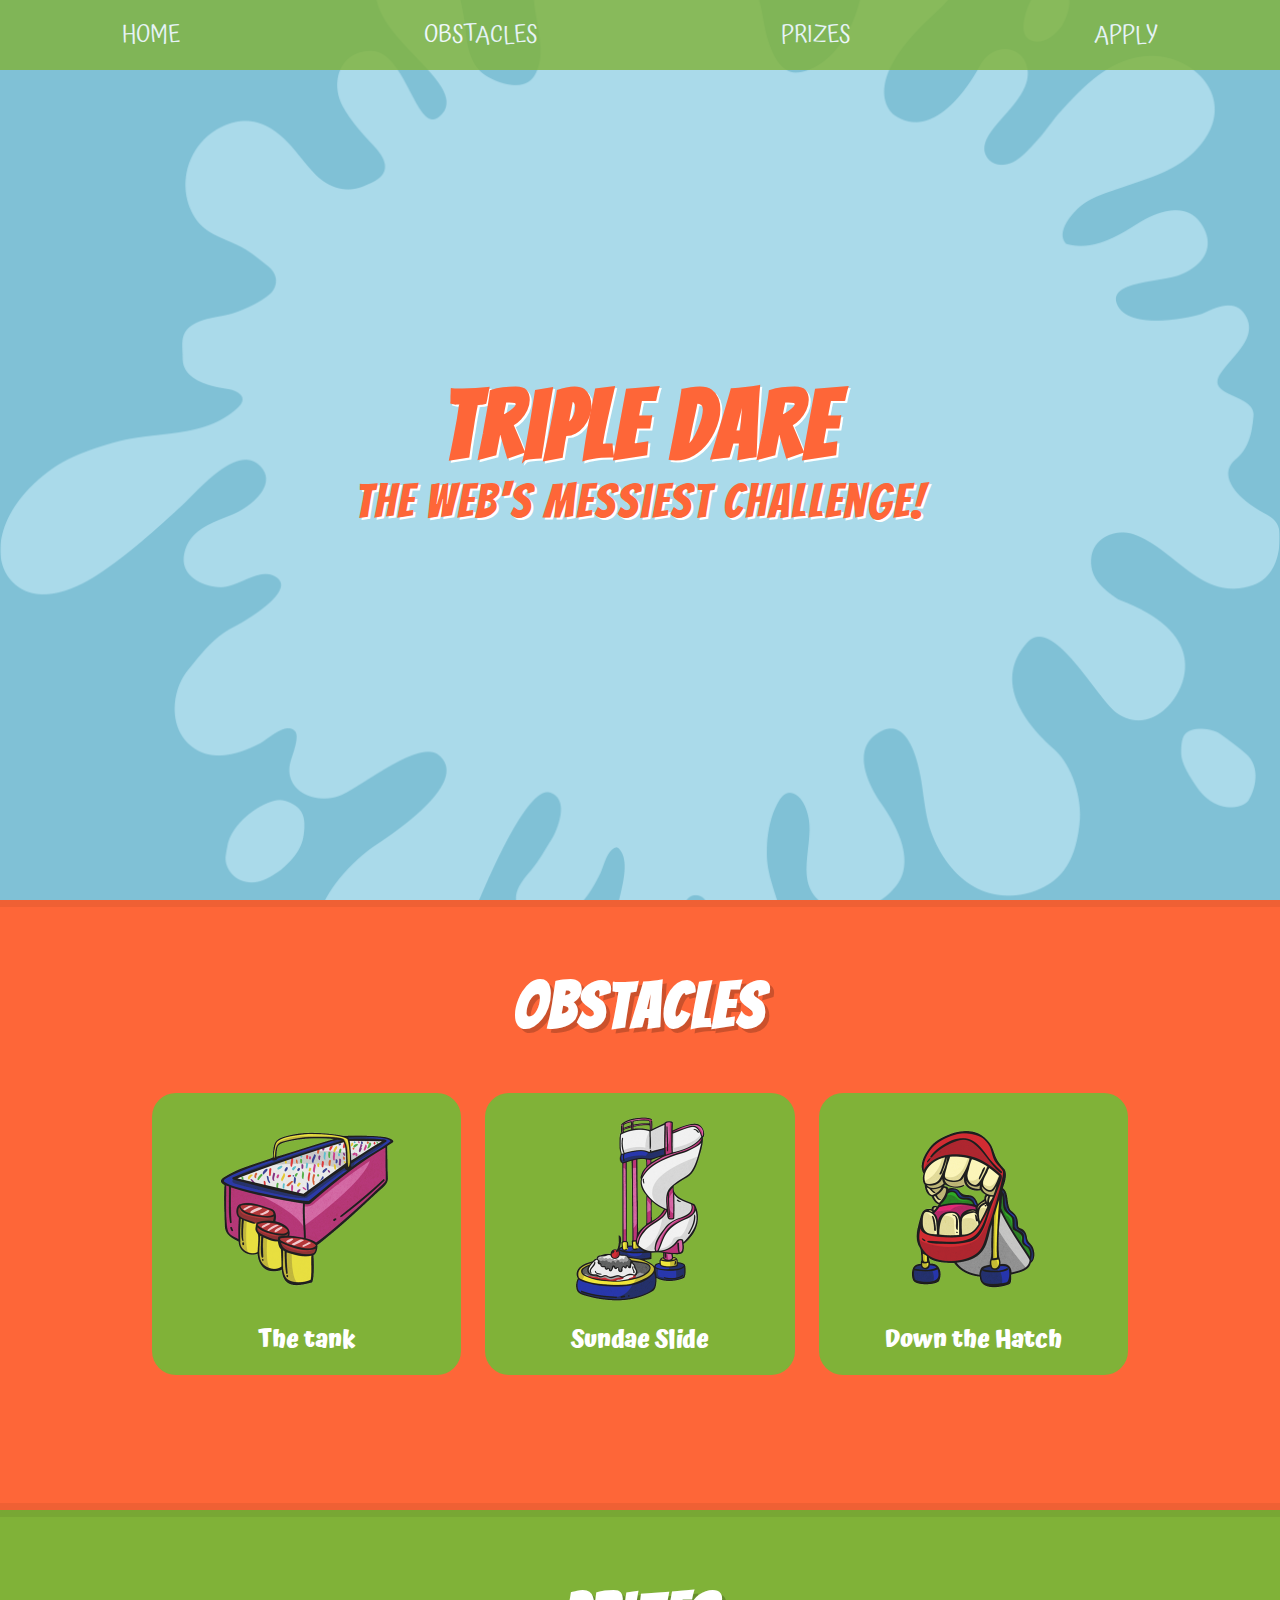
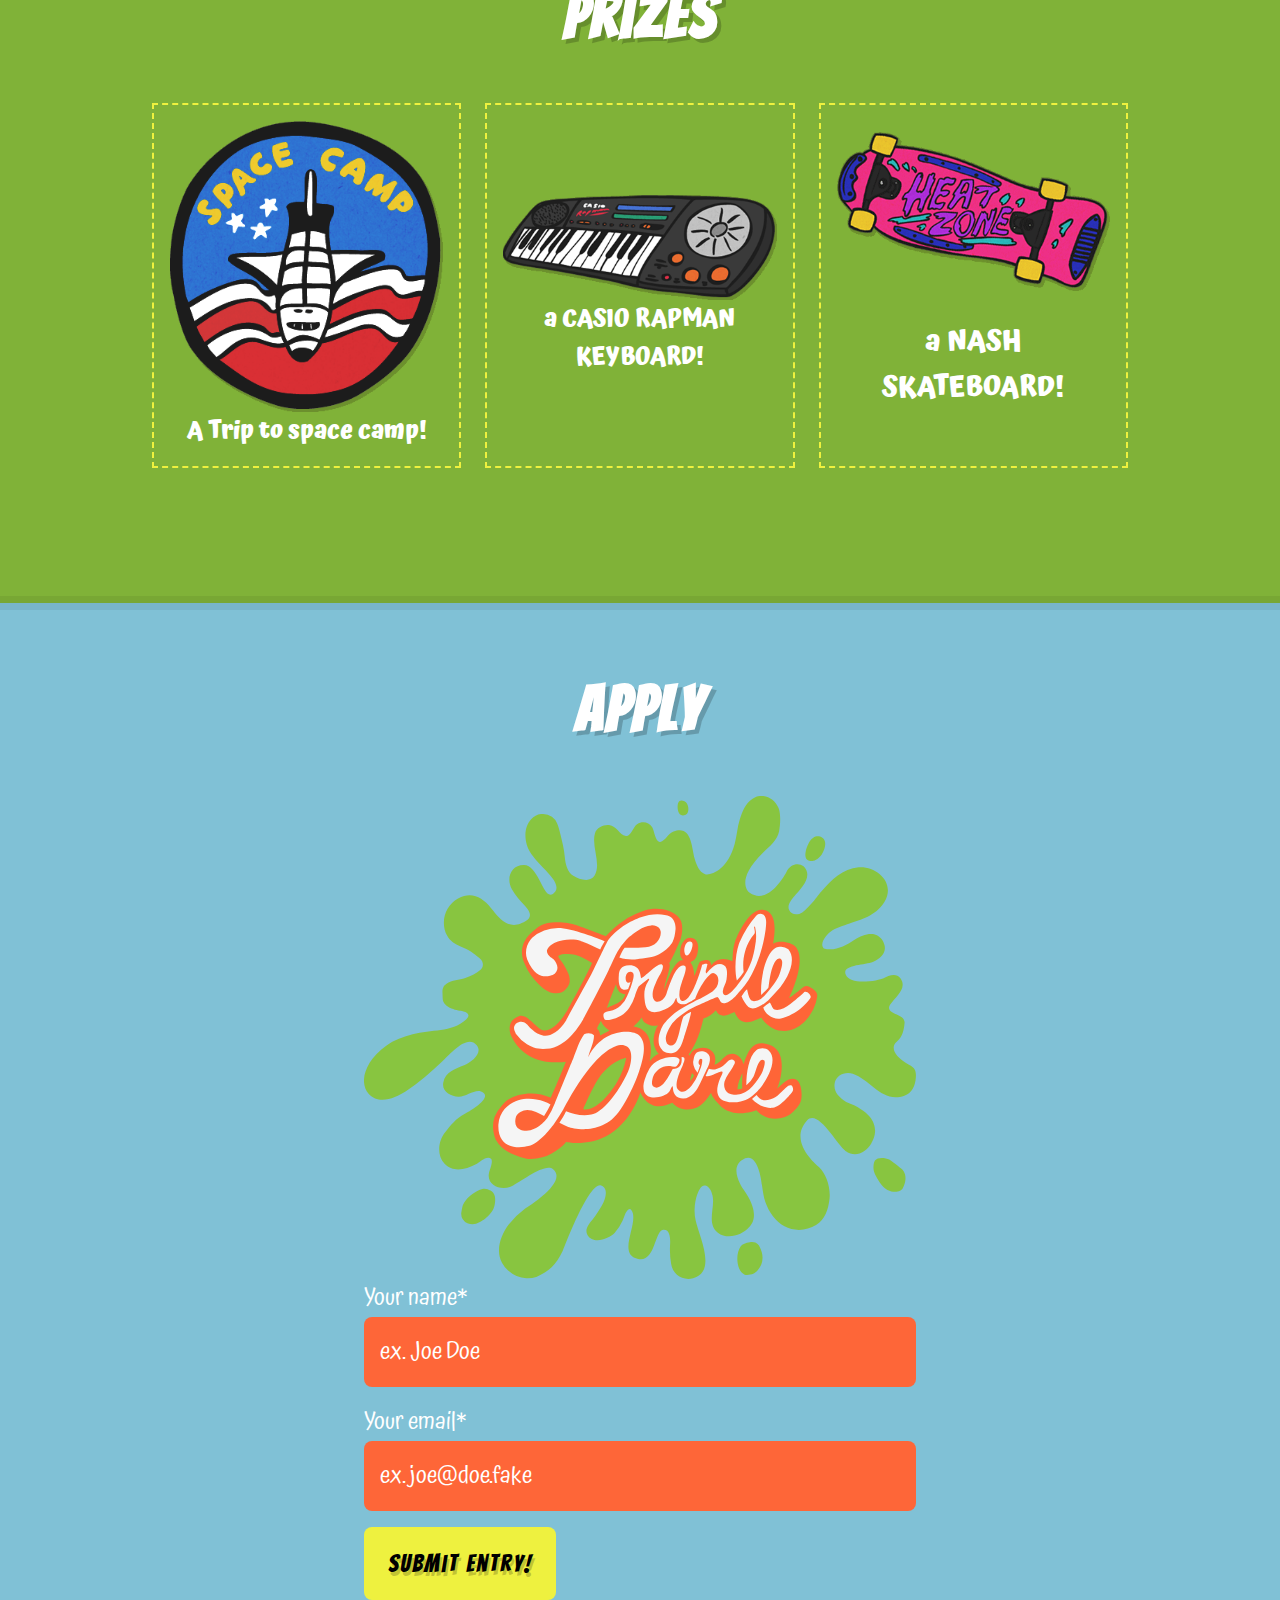
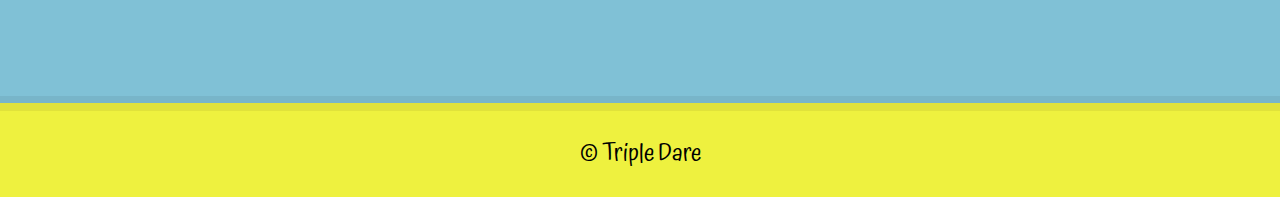
==== css-off-hardfork/index.html @ 22045c4d "add" ====
<!DOCTYPE html>
<html lang="en">

<head>
  <meta charset="UTF-8" />
  <meta name="viewport" content="width=device-width, initial-scale=1.0" />
  <title>Triple Dare</title>
  <link href="https://fonts.googleapis.com/css?family=Atma:400,700%7CBangers:400" rel="stylesheet" />
  <link rel="stylesheet" href="style/style.css" />
</head>

<body>
  <nav>
    <ul>
      <li><a href="#">home</a></li>
      <li><a href="#obstacles">obstacles</a></li>
      <li><a href="#prizes">prizes</a></li>
      <li><a href="#apply">apply</a></li>
    </ul>
  </nav>
  <header>
    <h1>Triple Dare</h1>
    <p>The web's messiest challenge!</p>
  </header>
  <main>
    <section id="obstacles" class="obstacles">
      <div class="wrap">
        <h2>Obstacles</h2>
        <div class="obstacles-group grid">
          <article>
            <img src="img/tank.png" width="200" height="200" alt="Tank" />
            <h3 class="obstacle-title"><a href="#">The tank</a></h3>
          </article>
          <article>
            <img src="img/slide.png" width="200" height="200" alt="Sundae Slide" />
            <h3 class="obstacle-title">
              <a href="obstacles/sslide.html">Sundae Slide</a>
            </h3>
          </article>
          <article>
            <img src="img/hatch.png" width="200" height="200" alt="Hatch" />
            <h3 class="obstacle-title"><a href="#">Down the Hatch</a></h3>
          </article>

        </div>
      </div>
      <!--wrap-->
    </section>
    <section id="prizes" class="prizes">
      <div class="wrap">
        <h2>Prizes</h2>
        <div class="prizes-group grid">
          <article id="spacecamp">
            <img src="img/spacecamp.png" width="353" height="375" alt="Spacecamp" />
            <h3 class="obstacle-title">
              <a href="#">A Trip to space camp!</a>
            </h3>
          </article>
          <article id="keyboard">
            <img src="img/keyboard.png" width="391" height="150" alt="Keyboard" />
            <h3 class="obstacle-title">
              <a href="#">a CASIO RAPMAN KEYBOARD!</a>
            </h3>
          </article>
          <article id="heatzone">
            <img src="img/heatzone.png" width="393" height="228" alt="Heatzone" />
            <h3>a NASH SKATEBOARD!</h3>
          </article>
        </div>
      </div>
      <!--wrap-->
    </section>
    <section id="apply" class="apply">
      <div class="wrap">
        <h2>Apply</h2>
        <img src="img/tripledare.svg" alt="Triple Dare " width="600" />
        <form>
          <label for="username">Your name*</label>
          <input id="username" name="username" type="text" placeholder="ex. Joe Doe" required />

          <label for="email">Your email*</label>
          <input id="email" name="email" type="email" placeholder="ex. joe@doe.fake" required />

          <button type="submit">Submit entry!</button>
        </form>
      </div>
      <!--wrap-->
    </section>
  </main>
  <footer>
    &copy; Triple Dare
  </footer>
</body>

</html>
---- css-off-hardfork/style/style.css ----
:root {
  --yellow: #eef13f;
  --orange: #fe6638;
  --green: #80b238;
  --blue: #80c1d6;
}

* {
  box-sizing: border-box;
}

@media (prefers-reduced-motion: no-preference) {
  html {
    scroll-behavior: smooth;
  }
}

img {
  max-width: 100%;
  height: auto;
}

body {
  background: var(--blue);
  color: #fff;
  font-family: Atma, sans-serif;
  margin: 0;
  font-size: 1.5rem;
}

h1,
h2 {
  margin-top: 0;
}

h1,
h2,
h1 + p,
button {
  text-align: center;
  font-family: Bangers, sans-serif;
  letter-spacing: 2px;
}

.wrap {
  margin: auto;
  padding: 0 1.5rem;
  max-width: 64rem;
}

.apply .wrap {
  max-width: 50ch;
}

header {
  min-height: 100vh;
  background-image: url("../img/blue-splash.png");
  background-position: center center;
  background-size: cover;
  background-attachment: fixed;
  text-align: center;
  display: flex;
  flex-direction: column;
  justify-content: center;
  color: var(--orange);
  text-shadow: 2px 2px 0 white;
}

nav {
  position: fixed;
  top: 0;
  left: 0;
  width: 100%;
  background: var(--green);
  z-index: 1;
  opacity: 0.8;
}

nav ul {
  list-style: none;
  margin: 0;
  padding: 0;
  display: flex;
  text-transform: uppercase;
  justify-content: space-around;
}

nav a {
  text-decoration: none;
  display: inline-block;
  color: inherit;
  padding: 1rem 0.5rem;
  transition: transform 0.6s;
}

nav li:nth-child(odd) a:hover {
  transform: scale(1.5) rotate(5deg);
}

nav li:nth-child(even) a:hover {
  transform: scale(1.5) rotate(-5deg);
}

h1 {
  font-size: 6rem;
  margin: 0;
}

h1 + p {
  font-size: 3rem;
  margin: 0;
}

h2 {
  font-size: 4rem;
  text-shadow: 4px 4px 0 rgba(0, 0, 0, 0.2);
}

section {
  padding: 4rem 0 6rem;
  border-top: 7px solid rgba(0, 0, 0, 0.06);
  border-bottom: 7px solid rgba(0, 0, 0, 0.06);
}

.obstacles {
  background: var(--orange);
  text-align: center;
}

.grid article {
  padding: 1rem;
  margin-bottom: 2rem;
  text-align: center;
}

.obstacles article {
  background: var(--green);
  border-radius: 1.5rem;
  transition: 0.4s;
}

.obstacles article:hover {
  background: var(--yellow);
  color: var(--orange);
}
.obstacle-title {
  font-size: 1.5rem;
  margin: 0;
}
.obstacle-title a {
  text-decoration: none;
  color: inherit;
}

.prizes {
  background: var(--green);
}

.prizes article {
  display: flex;
  flex-direction: column;
  justify-content: center;
  align-items: center;
  border: 2px dashed var(--yellow);
}
.prizes article img {
  transition: 1s;
}

.prizes article:hover img {
  transform: rotate(360deg);
}

.apply img {
  display: block;
  margin: auto;
}

input {
  font: inherit;
}

label {
  display: block;
}

input[type="text"],
input[type="email"] {
  width: 100%;
  padding: 1rem;
  background: var(--orange);
  border: none;
  border-radius: 0.5rem;
  margin-bottom: 1rem;
  color: #fff;
}

::-webkit-input-placeholder {
  color: #fff;
}
:-moz-placeholder {
  color: #fff;
}

button {
  border-radius: 0.5rem;
  display: inline-block;
  cursor: pointer;
  border: none;
  background-color: var(--yellow);
  font-size: 1.5rem;
  text-shadow: 2px 4px 0 rgba(0, 0, 0, 0.2);
  padding: 1.5rem;
  transition: 0.6s;
}

button:hover,
button:focus {
  background-color: var(--green);
  color: white;
}

footer {
  text-align: center;
  background: var(--yellow);
  color: black;
  padding: 1.5rem;
  border-top: 0.5rem solid rgba(0, 0, 0, 0.06);
}

@media (min-width: 640px) {
  .grid {
    display: flex;
    gap: 1.5rem;
  }
  .grid article {
    flex: 1;
  }
}
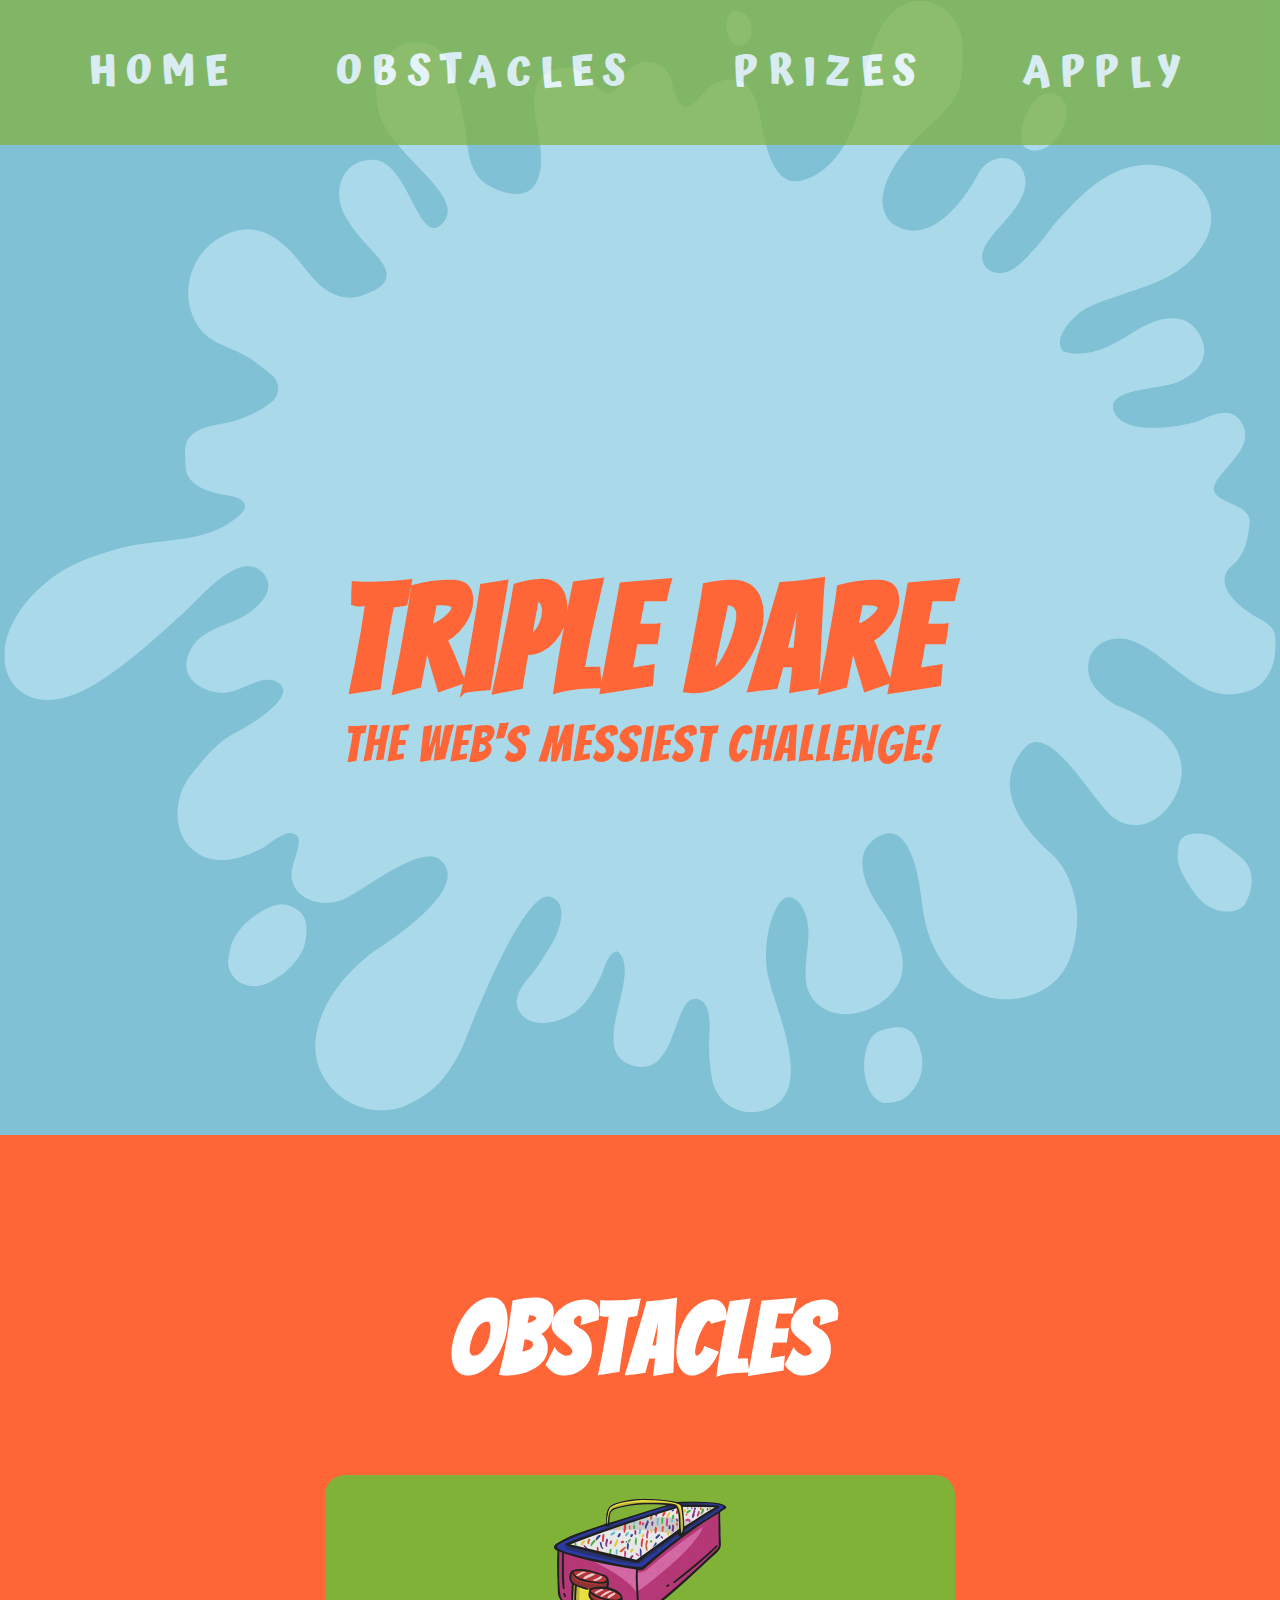
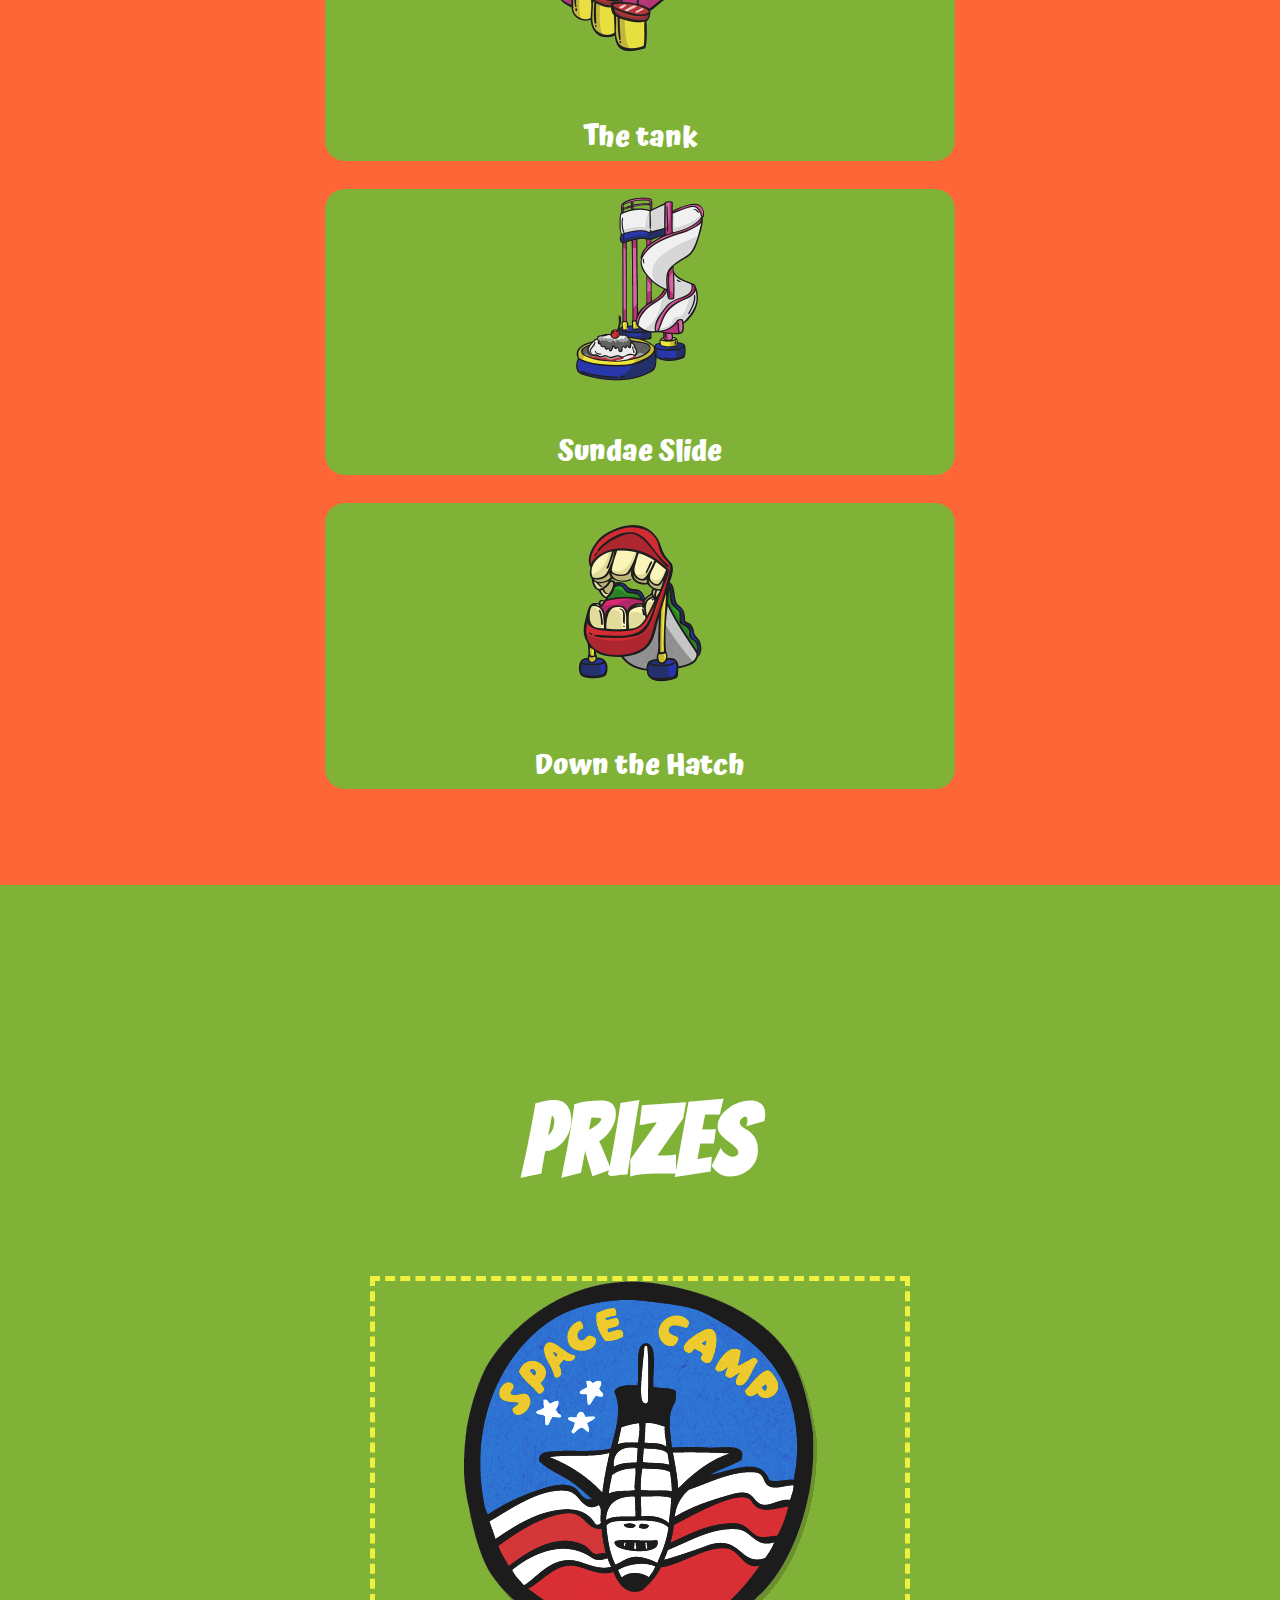
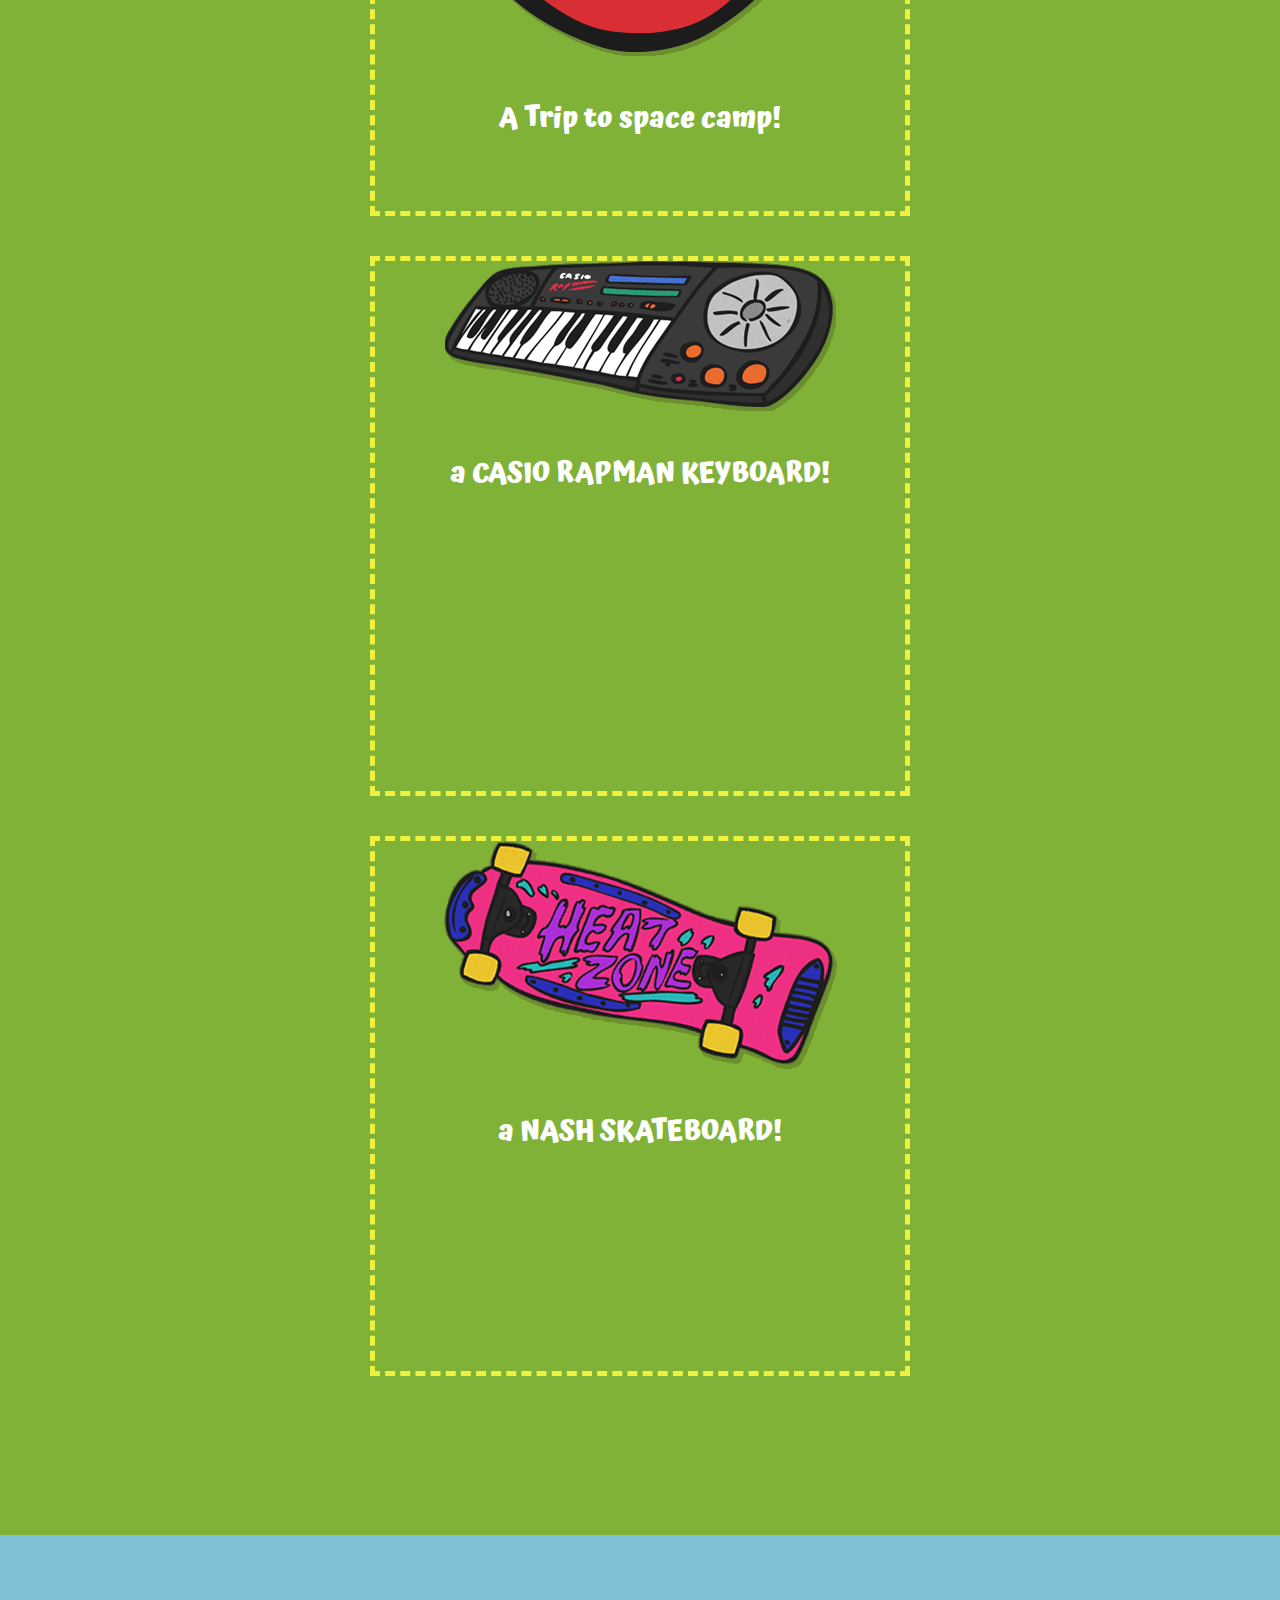
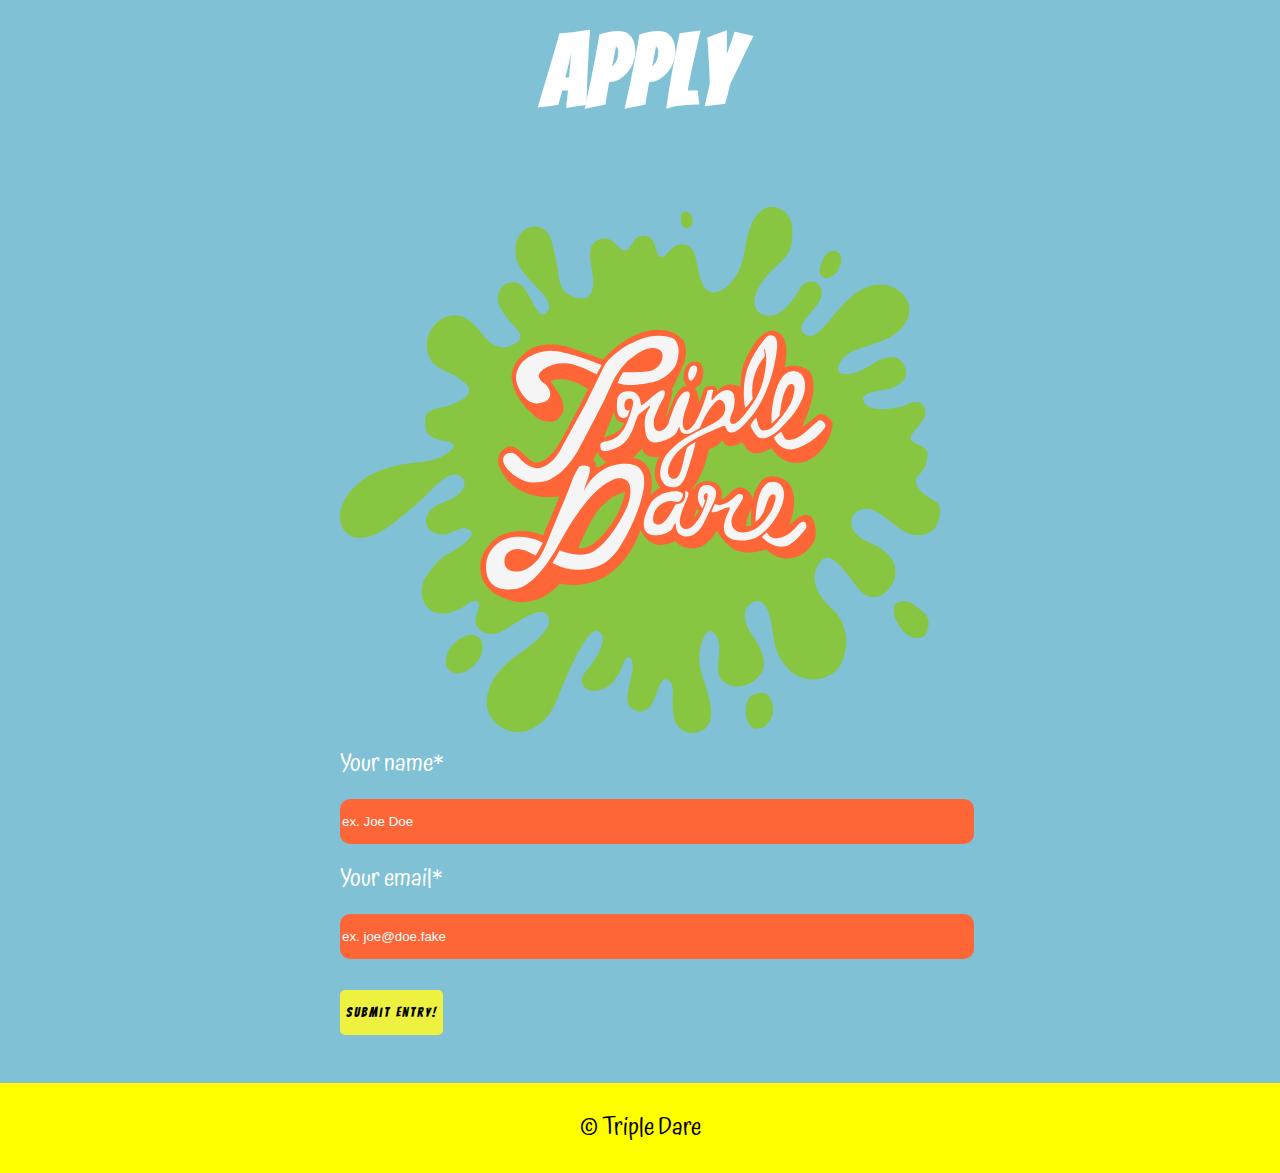
==== commit a7632e5c: "aa" ====
--- a/css-off-hardfork/index.html
+++ b/css-off-hardfork/index.html
@@ -1,95 +1,129 @@
 <!DOCTYPE html>
 <html lang="en">
+  <head>
+    <meta charset="UTF-8" />
+    <meta name="viewport" content="width=device-width, initial-scale=1.0" />
+    <title>Triple Dare</title>
+    <link
+      href="https://fonts.googleapis.com/css?family=Atma:400,700%7CBangers:400"
+      rel="stylesheet"
+    />
+    <link rel="stylesheet" href="style/style.css" />
+  </head>
+  <body>
+    <nav>
+      <ul>
+        <li><a href="#">home</a></li>
+        <li><a href="#obstacles">obstacles</a></li>
+        <li><a href="#prizes">prizes</a></li>
+        <li><a href="#apply">apply</a></li>
+      </ul>
+    </nav>
+    <header>
+      <h1>Triple Dare</h1>
+      <p>The web's messiest challenge!</p>
+    </header>
+    <main>
+      <section id="obstacles" class="obstacles">
+        <div class="wrap">
+          <h2>Obstacles</h2>
+          <div class="obstacles-group grid">
+            <article>
+              <img src="img/tank.png" width="200" height="200" alt="Tank" />
+              <h3 class="obstacle-title"><a href="#">The tank</a></h3>
+            </article>
+            <article>
+              <img
+                src="img/slide.png"
+                width="200"
+                height="200"
+                alt="Sundae Slide"
+              />
+              <h3 class="obstacle-title">
+                <a href="obstacles/sslide.html">Sundae Slide</a>
+              </h3>
+            </article>
+            <article>
+              <img src="img/hatch.png" width="200" height="200" alt="Hatch" />
+              <h3 class="obstacle-title"><a href="#">Down the Hatch</a></h3>
+            </article>
 
-<head>
-  <meta charset="UTF-8" />
-  <meta name="viewport" content="width=device-width, initial-scale=1.0" />
-  <title>Triple Dare</title>
-  <link href="https://fonts.googleapis.com/css?family=Atma:400,700%7CBangers:400" rel="stylesheet" />
-  <link rel="stylesheet" href="style/style.css" />
-</head>
-
-<body>
-  <nav>
-    <ul>
-      <li><a href="#">home</a></li>
-      <li><a href="#obstacles">obstacles</a></li>
-      <li><a href="#prizes">prizes</a></li>
-      <li><a href="#apply">apply</a></li>
-    </ul>
-  </nav>
-  <header>
-    <h1>Triple Dare</h1>
-    <p>The web's messiest challenge!</p>
-  </header>
-  <main>
-    <section id="obstacles" class="obstacles">
-      <div class="wrap">
-        <h2>Obstacles</h2>
-        <div class="obstacles-group grid">
-          <article>
-            <img src="img/tank.png" width="200" height="200" alt="Tank" />
-            <h3 class="obstacle-title"><a href="#">The tank</a></h3>
-          </article>
-          <article>
-            <img src="img/slide.png" width="200" height="200" alt="Sundae Slide" />
-            <h3 class="obstacle-title">
-              <a href="obstacles/sslide.html">Sundae Slide</a>
-            </h3>
-          </article>
-          <article>
-            <img src="img/hatch.png" width="200" height="200" alt="Hatch" />
-            <h3 class="obstacle-title"><a href="#">Down the Hatch</a></h3>
-          </article>
-
+          </div>
         </div>
-      </div>
-      <!--wrap-->
-    </section>
-    <section id="prizes" class="prizes">
-      <div class="wrap">
-        <h2>Prizes</h2>
-        <div class="prizes-group grid">
-          <article id="spacecamp">
-            <img src="img/spacecamp.png" width="353" height="375" alt="Spacecamp" />
-            <h3 class="obstacle-title">
-              <a href="#">A Trip to space camp!</a>
-            </h3>
-          </article>
-          <article id="keyboard">
-            <img src="img/keyboard.png" width="391" height="150" alt="Keyboard" />
-            <h3 class="obstacle-title">
-              <a href="#">a CASIO RAPMAN KEYBOARD!</a>
-            </h3>
-          </article>
-          <article id="heatzone">
-            <img src="img/heatzone.png" width="393" height="228" alt="Heatzone" />
-            <h3>a NASH SKATEBOARD!</h3>
-          </article>
+        <!--wrap-->
+      </section>
+      <section id="prizes" class="prizes">
+        <div class="wrap">
+          <h2>Prizes</h2>
+          <div class="prizes-group grid">
+            <article id="spacecamp">
+              <img
+                src="img/spacecamp.png"
+                width="353"
+                height="375"
+                alt="Spacecamp"
+              />
+              <h3 class="obstacle-title">
+                <a href="#">A Trip to space camp!</a>
+              </h3>
+            </article>
+            <article id="keyboard">
+              <img
+                src="img/keyboard.png"
+                width="391"
+                height="150"
+                alt="Keyboard"
+              />
+              <h3 class="obstacle-title">
+                <a href="#">a CASIO RAPMAN KEYBOARD!</a>
+              </h3>
+            </article>
+            <article id="heatzone">
+              <img
+                src="img/heatzone.png"
+                width="393"
+                height="228"
+                alt="Heatzone"
+              />
+              <h3>a NASH SKATEBOARD!</h3>
+            </article>
+          </div>
         </div>
-      </div>
-      <!--wrap-->
-    </section>
-    <section id="apply" class="apply">
-      <div class="wrap">
-        <h2>Apply</h2>
-        <img src="img/tripledare.svg" alt="Triple Dare " width="600" />
-        <form>
-          <label for="username">Your name*</label>
-          <input id="username" name="username" type="text" placeholder="ex. Joe Doe" required />
-
-          <label for="email">Your email*</label>
-          <input id="email" name="email" type="email" placeholder="ex. joe@doe.fake" required />
-
-          <button type="submit">Submit entry!</button>
-        </form>
-      </div>
-      <!--wrap-->
-    </section>
-  </main>
-  <footer>
-    &copy; Triple Dare
-  </footer>
-</body>
-
-</html>+        <!--wrap-->
+      </section>
+      <section id="apply" class="apply">
+        <div class="wrap">
+          <h2>Apply</h2>
+          <img src="img/tripledare.svg" alt="Triple Dare " width="600" />
+          <form>
+            <label for="username"
+              >Your name*
+              <input
+                id="username"
+                name="username"
+                type="text"
+                placeholder="ex. Joe Doe"
+                required
+              />
+            </label>
+            <label for="email"
+              >Your email*
+              <input
+                id="email"
+                name="email"
+                type="email"
+                placeholder="ex. joe@doe.fake"
+                required
+              />
+            </label>
+            <button type="submit">Submit entry!</button>
+          </form>
+        </div>
+        <!--wrap-->
+      </section>
+    </main>
+    <footer>
+      &copy; Triple Dare
+    </footer>
+  </body>
+</html>
--- a/css-off-hardfork/style/style.css
+++ b/css-off-hardfork/style/style.css
@@ -7,233 +7,166 @@
 
 * {
   box-sizing: border-box;
-}
-
-@media (prefers-reduced-motion: no-preference) {
-  html {
-    scroll-behavior: smooth;
-  }
-}
-
-img {
-  max-width: 100%;
-  height: auto;
+  /*margin: 0;*/
 }
 
 body {
+  
   background: var(--blue);
+  background-image: url("../img/blue-splash.png");
+  background-position: top;
+  background-repeat: no-repeat;
   color: #fff;
   font-family: Atma, sans-serif;
   margin: 0;
   font-size: 1.5rem;
 }
+nav ul {
+  background: var(--green);
+  opacity: 0.7;
+  margin: 0;
+  padding: 40px;
+  list-style: none;
+  display: flex;
+  justify-content: space-around;
+  flex: 1;
+}
 
-h1,
-h2 {
+ul li {
+  text-transform: uppercase;
+  font-size: 40px;
+  font-weight: 650;
+  letter-spacing: 0.6rem;
+  }
+  
+ li a {
+  text-decoration: none;
+  color: white;
+}
+header {
+  display: flex;
+  flex-direction: column;
+  color: var(--orange);
+  height: 110vh;
+  justify-content: center;
+  align-items: center;
+}
+
+h1 {
+  font-size: 150px;
+  margin-bottom: 0;
+}
+h1 + p {
+  font-size: 50px;
   margin-top: 0;
 }
+
 
 h1,
 h2,
 h1 + p,
 button {
-  text-align: center;
   font-family: Bangers, sans-serif;
   letter-spacing: 2px;
 }
 
-.wrap {
-  margin: auto;
-  padding: 0 1.5rem;
-  max-width: 64rem;
-}
-
-.apply .wrap {
-  max-width: 50ch;
-}
-
-header {
-  min-height: 100vh;
-  background-image: url("../img/blue-splash.png");
-  background-position: center center;
-  background-size: cover;
-  background-attachment: fixed;
-  text-align: center;
+.obstacles {
   display: flex;
+  height: 150vh;
+  background: var(--orange);
   flex-direction: column;
   justify-content: center;
-  color: var(--orange);
-  text-shadow: 2px 2px 0 white;
+  align-items: center; 
+  padding-top: 100px 0;
 }
-
-nav {
-  position: fixed;
-  top: 0;
-  left: 0;
-  width: 100%;
-  background: var(--green);
-  z-index: 1;
-  opacity: 0.8;
+h2 {
+  font-size: 100px;
+  text-align: center;
 }
-
-nav ul {
-  list-style: none;
-  margin: 0;
-  padding: 0;
-  display: flex;
-  text-transform: uppercase;
-  justify-content: space-around;
-}
-
-nav a {
-  text-decoration: none;
-  display: inline-block;
-  color: inherit;
-  padding: 1rem 0.5rem;
-  transition: transform 0.6s;
-}
-
-nav li:nth-child(odd) a:hover {
-  transform: scale(1.5) rotate(5deg);
-}
-
-nav li:nth-child(even) a:hover {
-  transform: scale(1.5) rotate(-5deg);
-}
-
-h1 {
-  font-size: 6rem;
-  margin: 0;
-}
-
-h1 + p {
-  font-size: 3rem;
-  margin: 0;
-}
-
-h2 {
-  font-size: 4rem;
-  text-shadow: 4px 4px 0 rgba(0, 0, 0, 0.2);
-}
-
-section {
-  padding: 4rem 0 6rem;
-  border-top: 7px solid rgba(0, 0, 0, 0.06);
-  border-bottom: 7px solid rgba(0, 0, 0, 0.06);
-}
-
-.obstacles {
-  background: var(--orange);
+ .obstacles article {
+  background-color: var(--green);
+  border-radius: 20px;
+  width: 70vh;
   text-align: center;
 }
 
-.grid article {
-  padding: 1rem;
-  margin-bottom: 2rem;
-  text-align: center;
-}
-
-.obstacles article {
-  background: var(--green);
-  border-radius: 1.5rem;
-  transition: 0.4s;
-}
-
-.obstacles article:hover {
-  background: var(--yellow);
-  color: var(--orange);
-}
-.obstacle-title {
-  font-size: 1.5rem;
-  margin: 0;
-}
-.obstacle-title a {
+article a {
   text-decoration: none;
-  color: inherit;
+  color: white;
 }
 
 .prizes {
-  background: var(--green);
-}
-
-.prizes article {
+  background-color: var(--green);
+  height: 250vh;
   display: flex;
   flex-direction: column;
   justify-content: center;
   align-items: center;
-  border: 2px dashed var(--yellow);
+  text-align: center;
 }
-.prizes article img {
-  transition: 1s;
+.prizes-group article {
+  flex: 1;
+  height: 60vh;
+  width: 60vh;
+  border: 5px dashed var(--yellow);
+  padding: auto;
+  margin: 40px 0;
 }
 
-.prizes article:hover img {
-  transform: rotate(360deg);
+.apply {
+  display: flex;
+  flex-direction: column;
+  justify-content: center;
+  align-items: center;
+  text-align: center;
+  background-color: var(--blue);
 }
 
-.apply img {
-  display: block;
-  margin: auto;
+form {
+  display: flex;
+  flex-direction: column;
+  justify-content: center;
+  align-items: flex-start;
+  gap: 1rem;
 }
-
-input {
-  font: inherit;
+label {
+  display: flex;
+  flex-direction: column;
+  justify-content: center;
+  align-items: flex-start;
+  gap: 1rem;
+  color: white;
 }
-
-label {
-  display: block;
-}
-
-input[type="text"],
-input[type="email"] {
-  width: 100%;
-  padding: 1rem;
-  background: var(--orange);
-  border: none;
-  border-radius: 0.5rem;
-  margin-bottom: 1rem;
-  color: #fff;
-}
-
-::-webkit-input-placeholder {
-  color: #fff;
-}
-:-moz-placeholder {
-  color: #fff;
+label input {
+background-color: var(--orange);
+width: 350%;
+height: 45px;
+border-radius: 10px;
+border: none;
+color: white;
 }
 
 button {
-  border-radius: 0.5rem;
-  display: inline-block;
-  cursor: pointer;
+  margin-top: 15px;
+  background-color: var(--yellow);
+  border-radius: 5px;
   border: none;
-  background-color: var(--yellow);
-  font-size: 1.5rem;
-  text-shadow: 2px 4px 0 rgba(0, 0, 0, 0.2);
-  padding: 1.5rem;
-  transition: 0.6s;
+  color: black;
+  height: 45px;
 }
 
-button:hover,
-button:focus {
-  background-color: var(--green);
+footer {
+  margin-top: 3rem;
+  height: 10vh;
+  background-color: yellow;
+  color: black;
+  display: flex;
+  justify-content: center;
+  align-items: center;
+}
+::placeholder {
   color: white;
 }
 
-footer {
-  text-align: center;
-  background: var(--yellow);
-  color: black;
-  padding: 1.5rem;
-  border-top: 0.5rem solid rgba(0, 0, 0, 0.06);
+@media (min-width: 640px) {
 }
-
-@media (min-width: 640px) {
-  .grid {
-    display: flex;
-    gap: 1.5rem;
-  }
-  .grid article {
-    flex: 1;
-  }
-}
